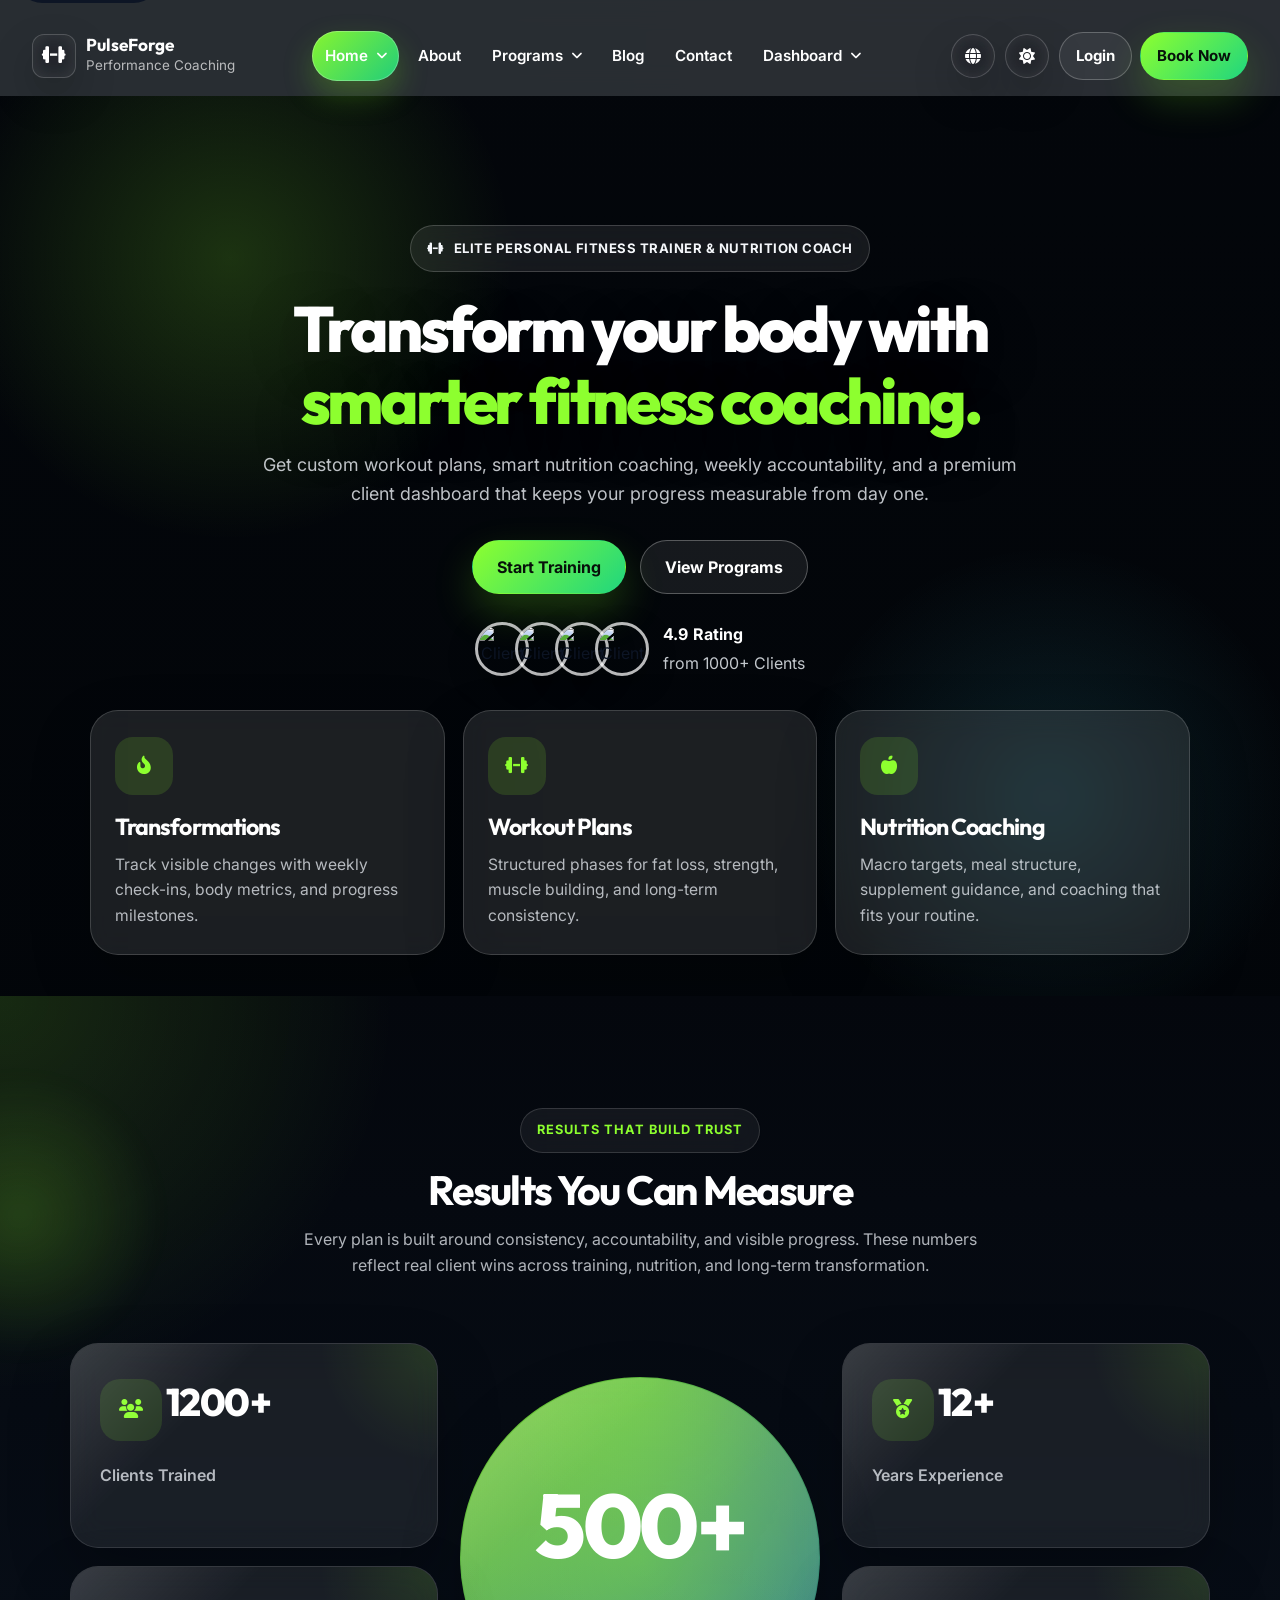
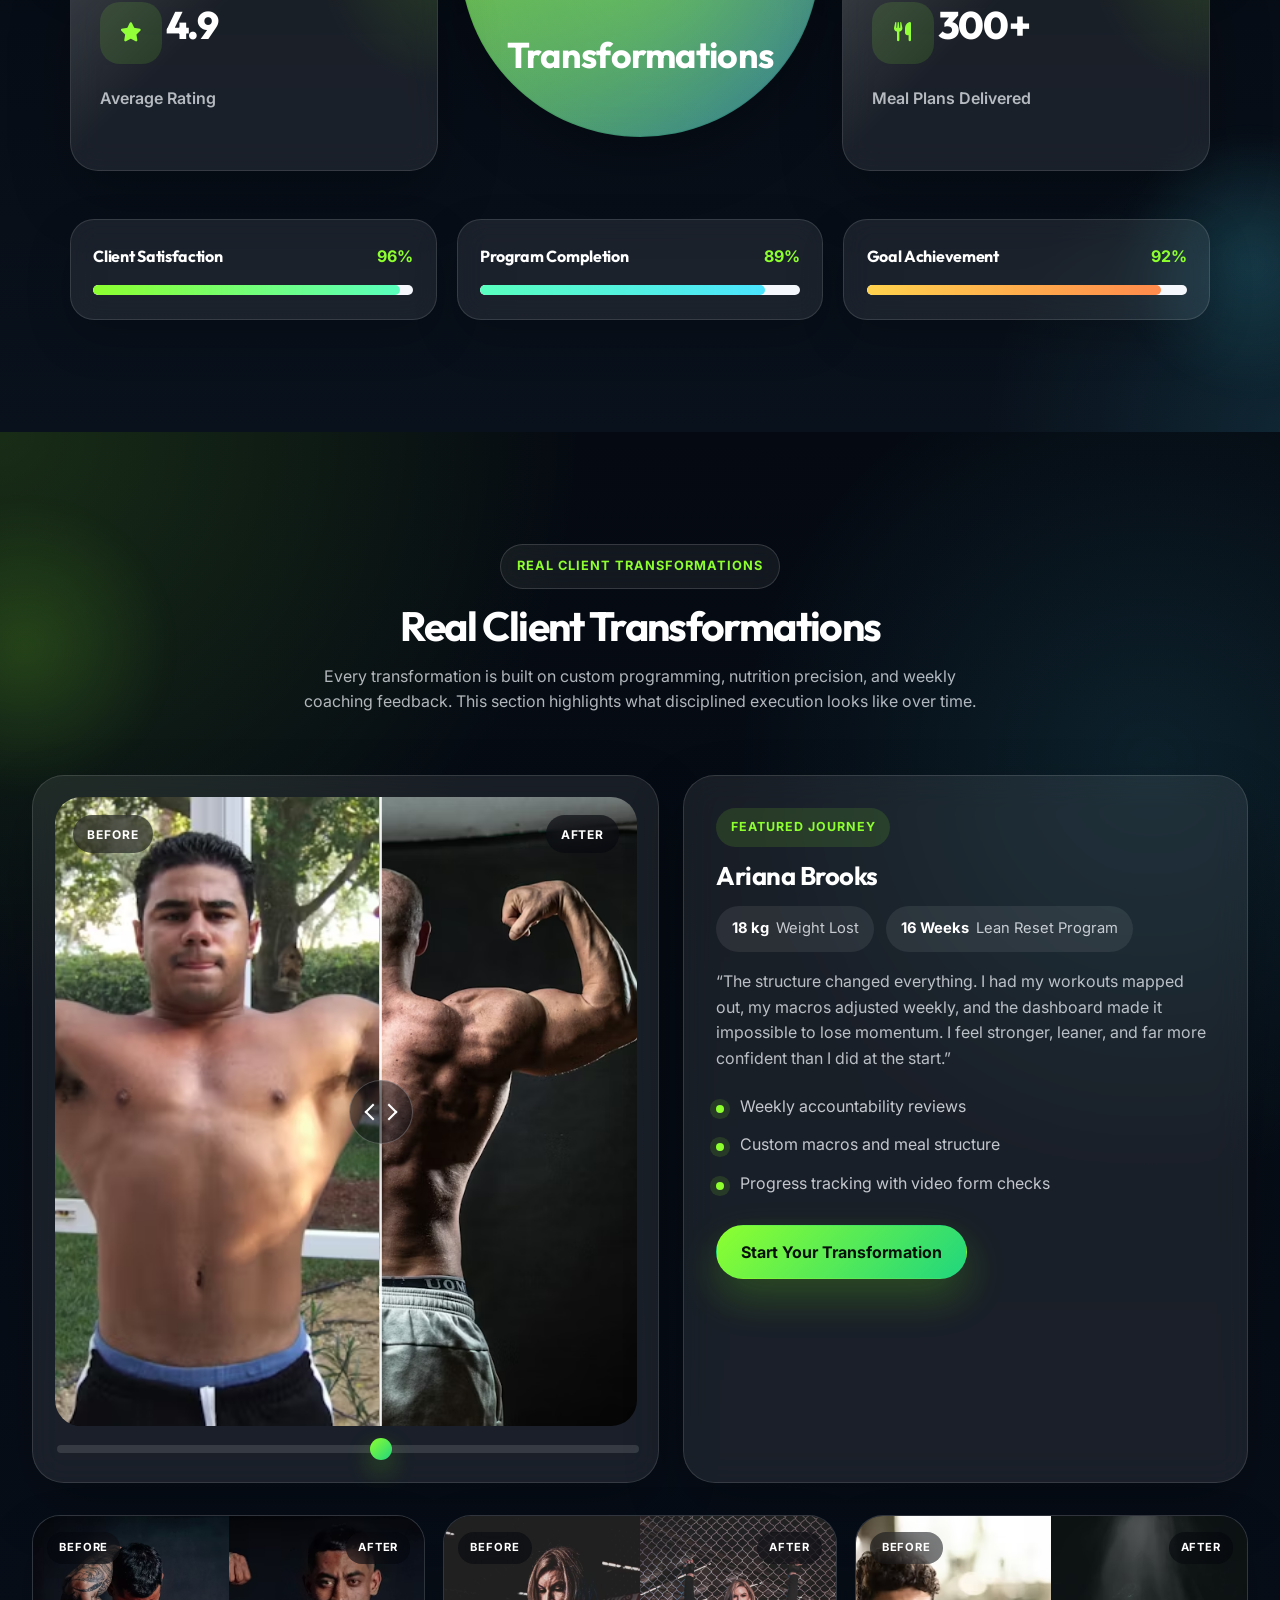
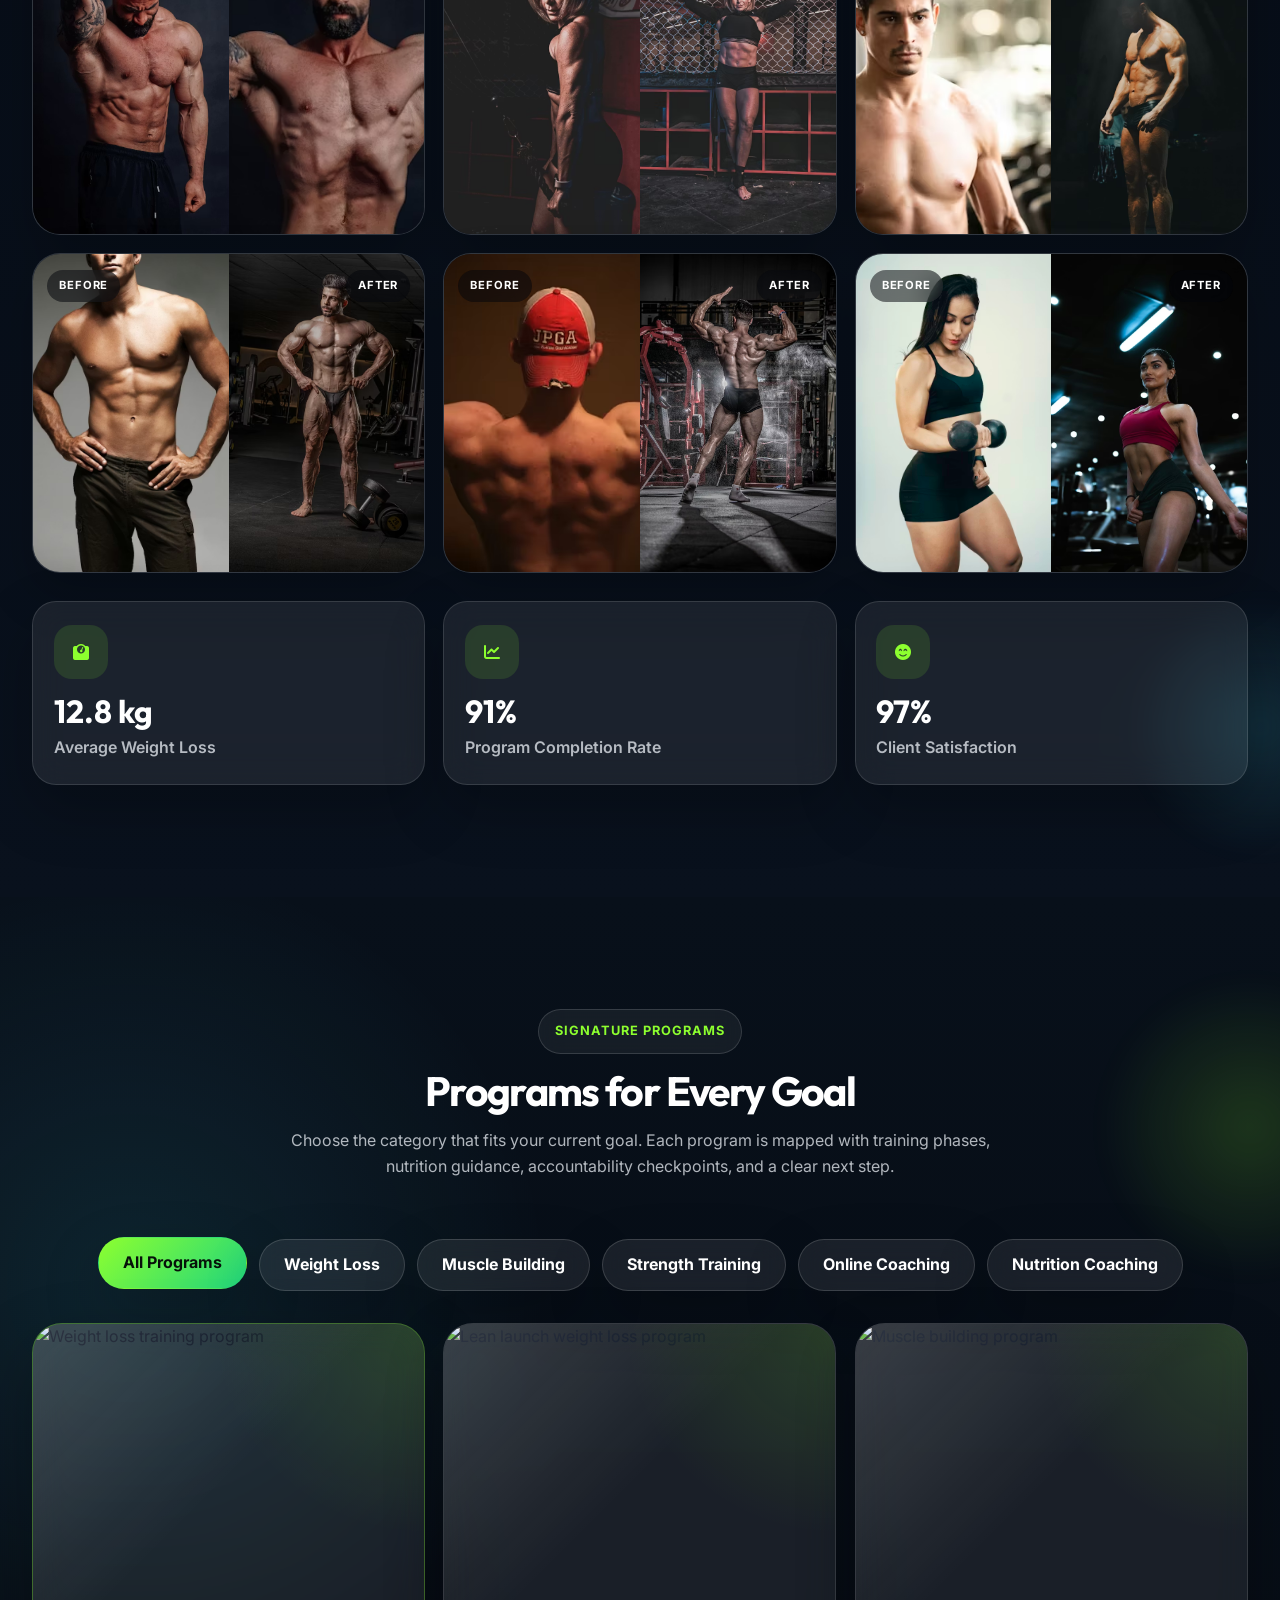
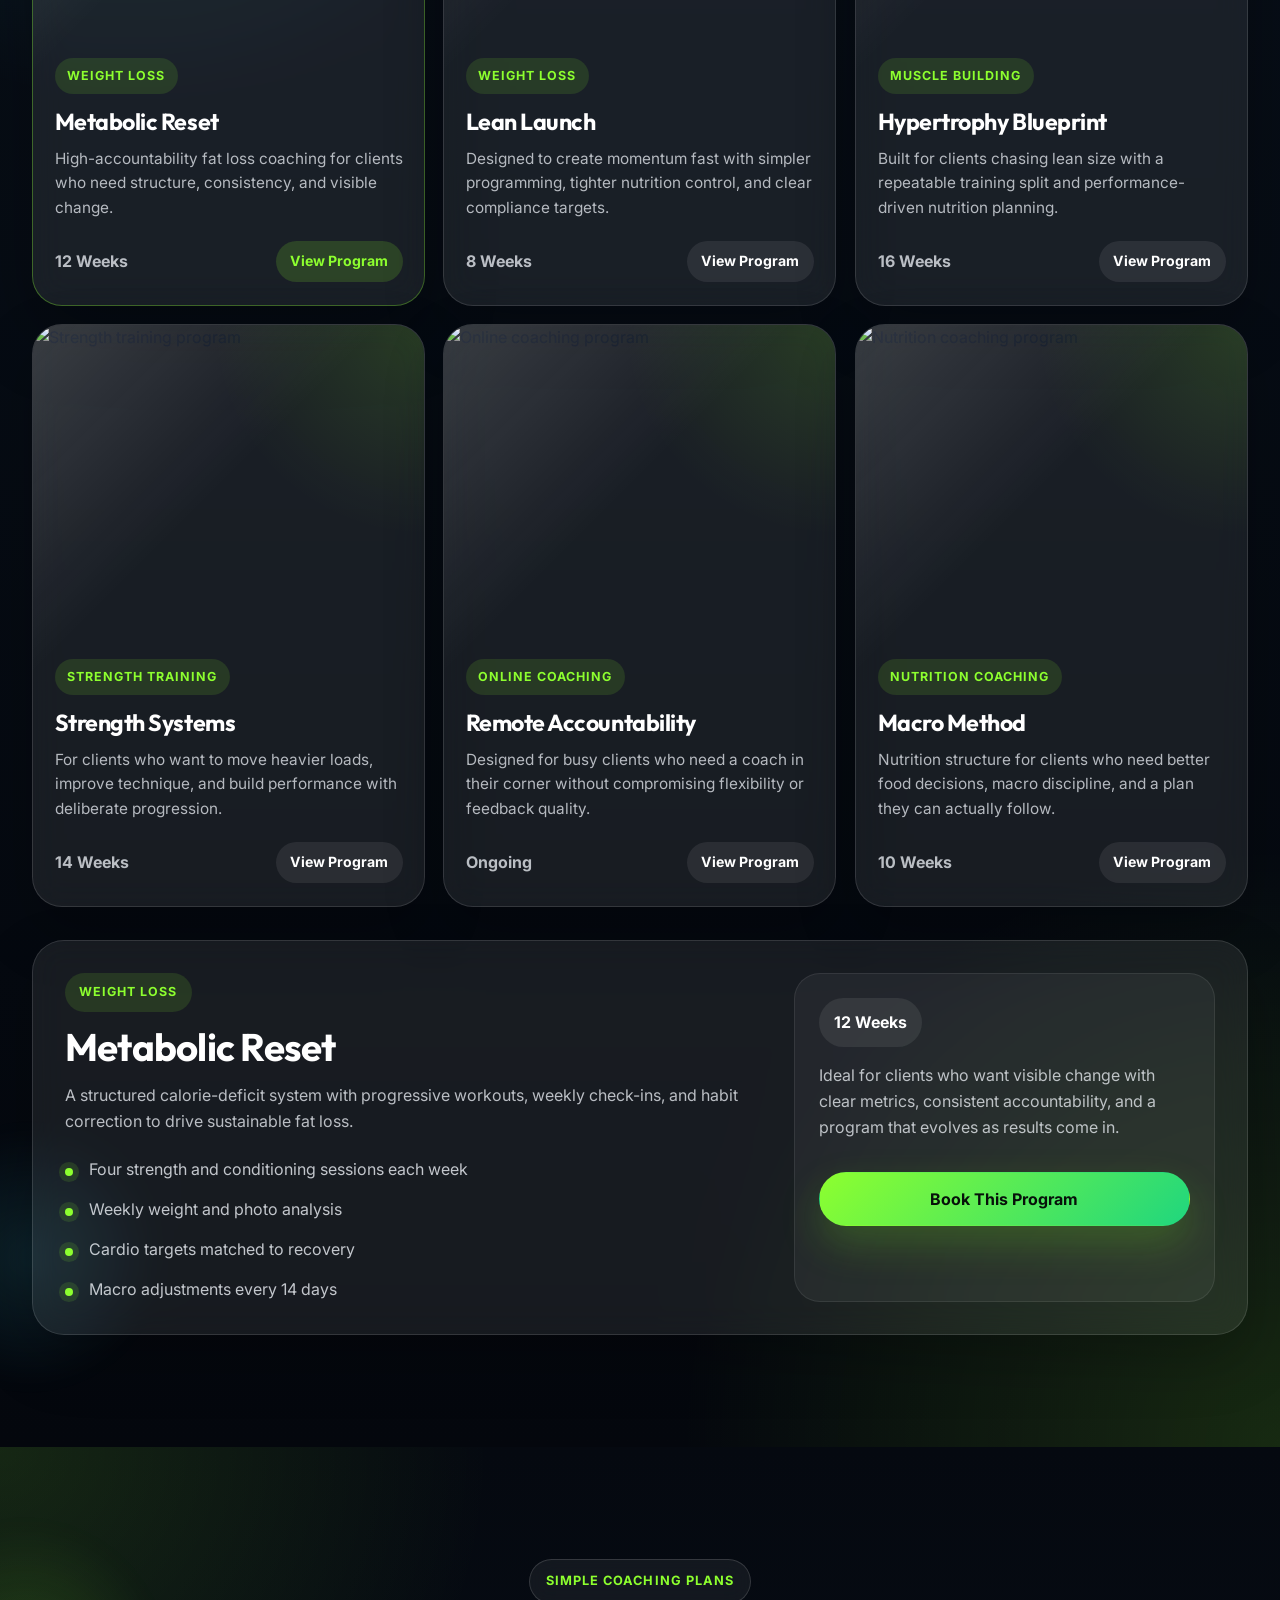
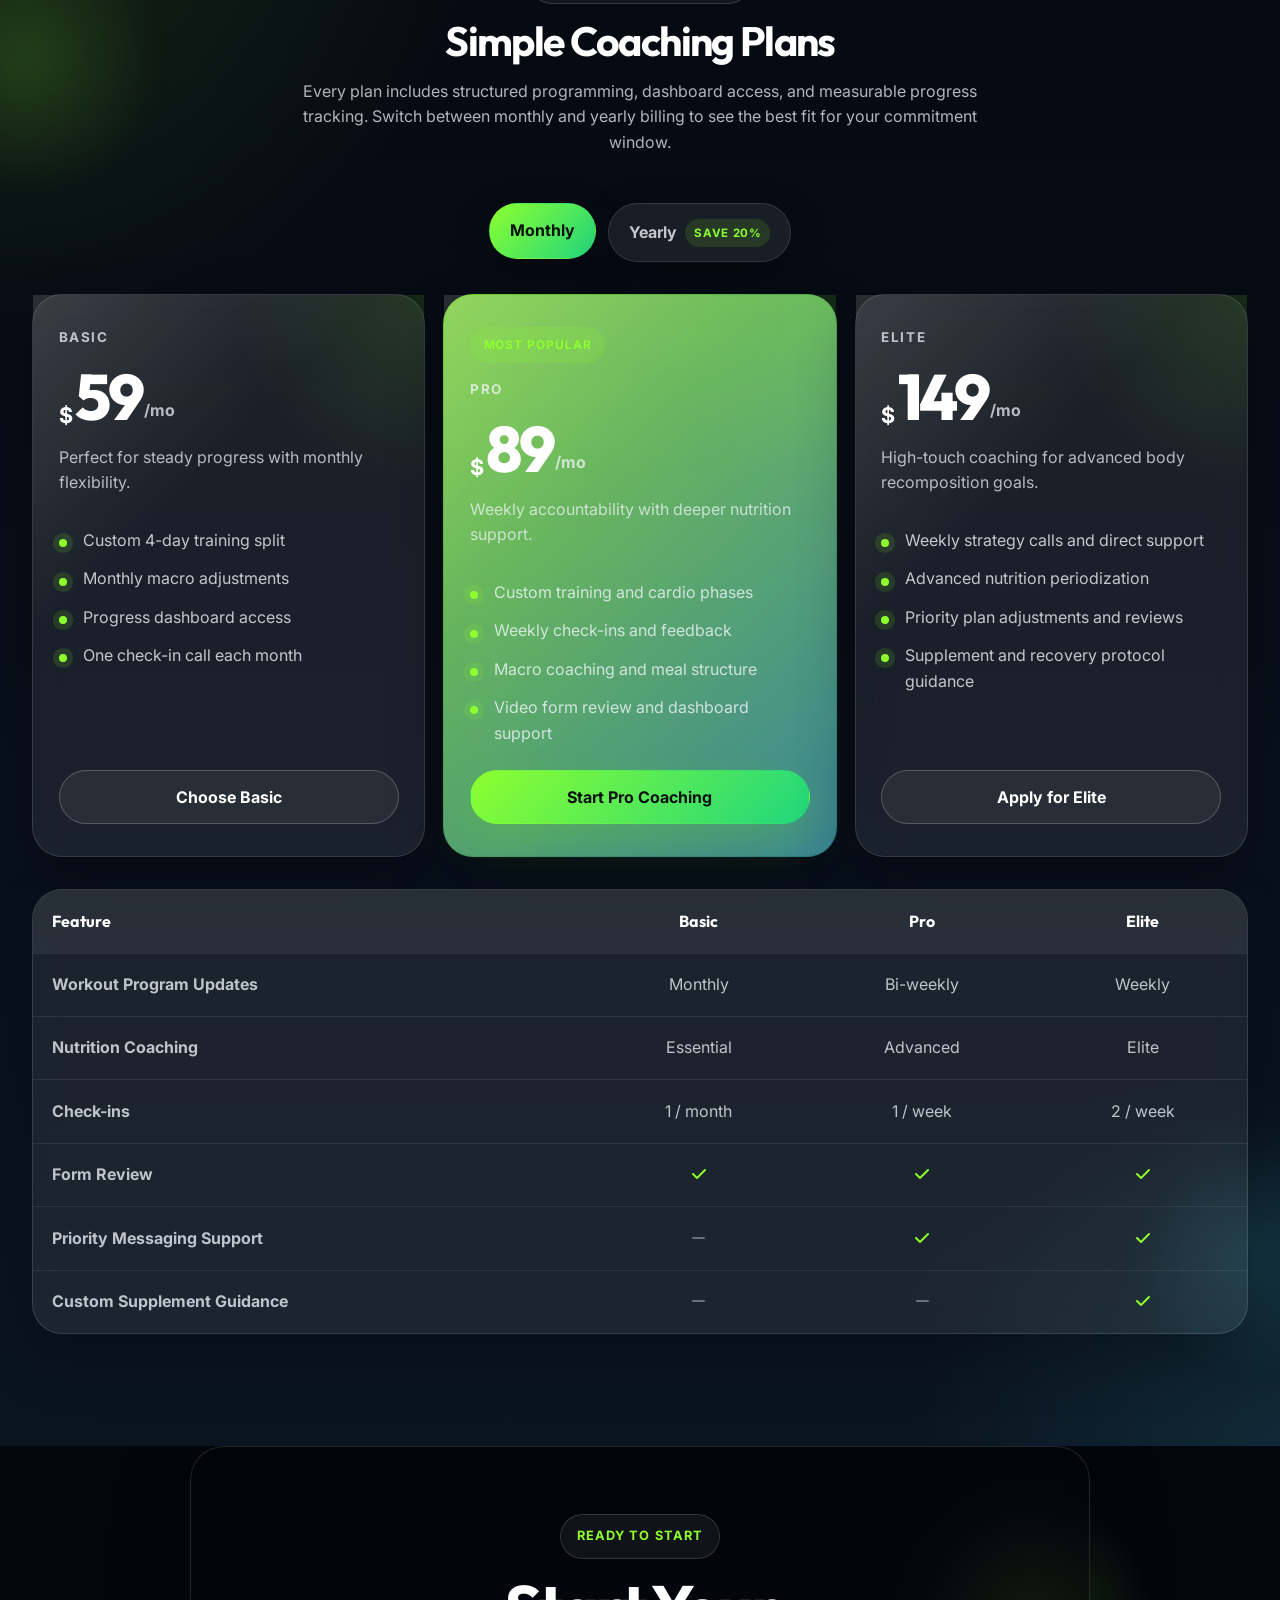
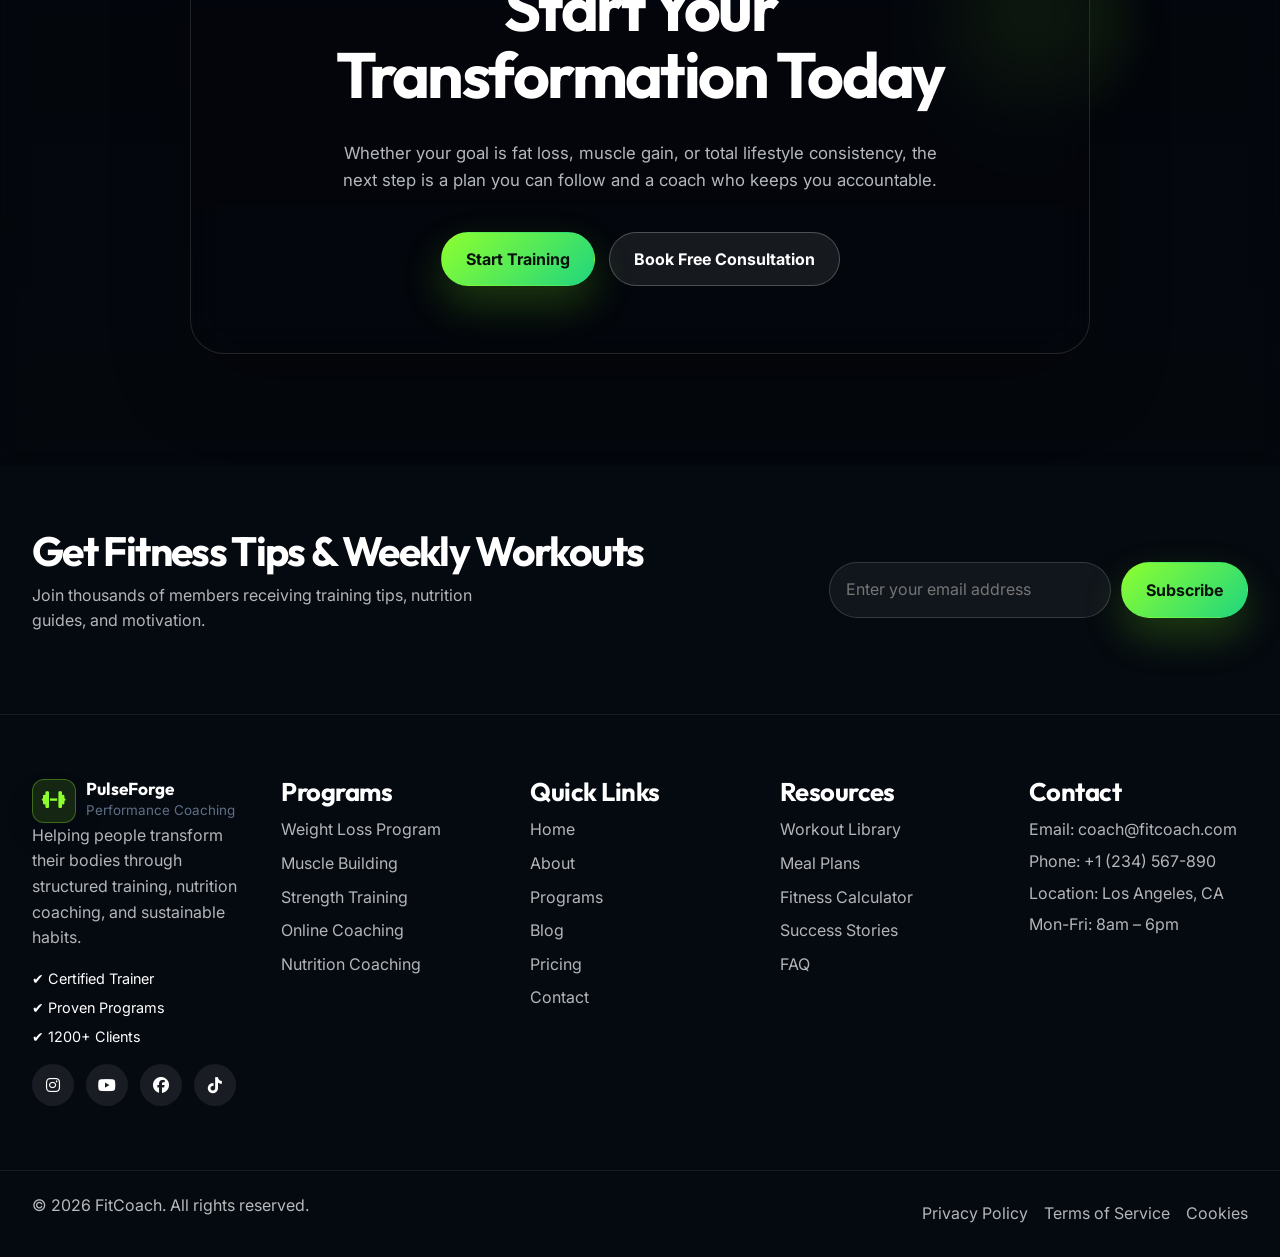
==== index.html @ 52006c17 "Add root index for GitHub Pages" ====
<!doctype html>
<html lang="en">
  <head>
    <meta charset="UTF-8" />
    <meta name="viewport" content="width=device-width, initial-scale=1.0" />
    <meta http-equiv="refresh" content="0; url=pages/HomePage-1.html" />
    <link rel="canonical" href="pages/HomePage-1.html" />
    <title>PulseForge Fitness</title>
    <script>
      window.location.replace("pages/HomePage-1.html");
    </script>
  </head>
  <body>
    <p>
      Redirecting to
      <a href="pages/HomePage-1.html">PulseForge Fitness</a>...
    </p>
  </body>
</html>
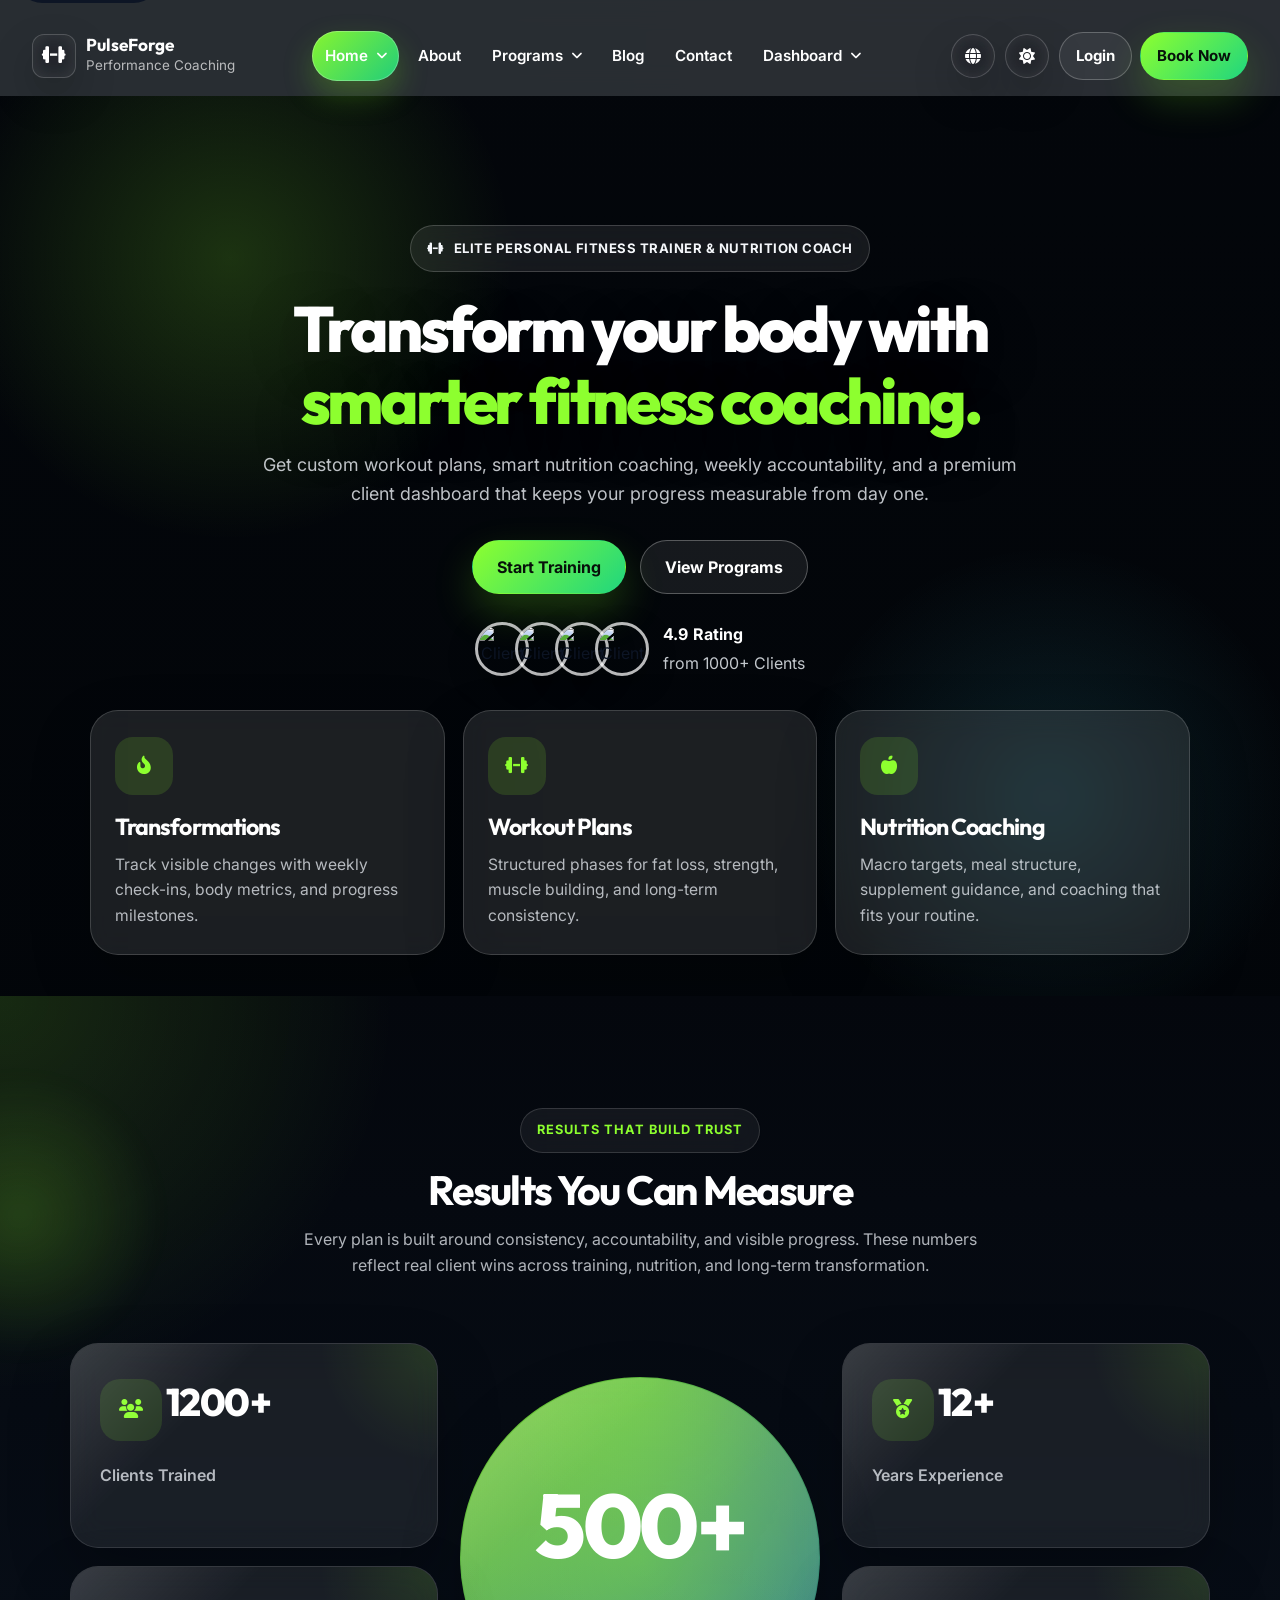
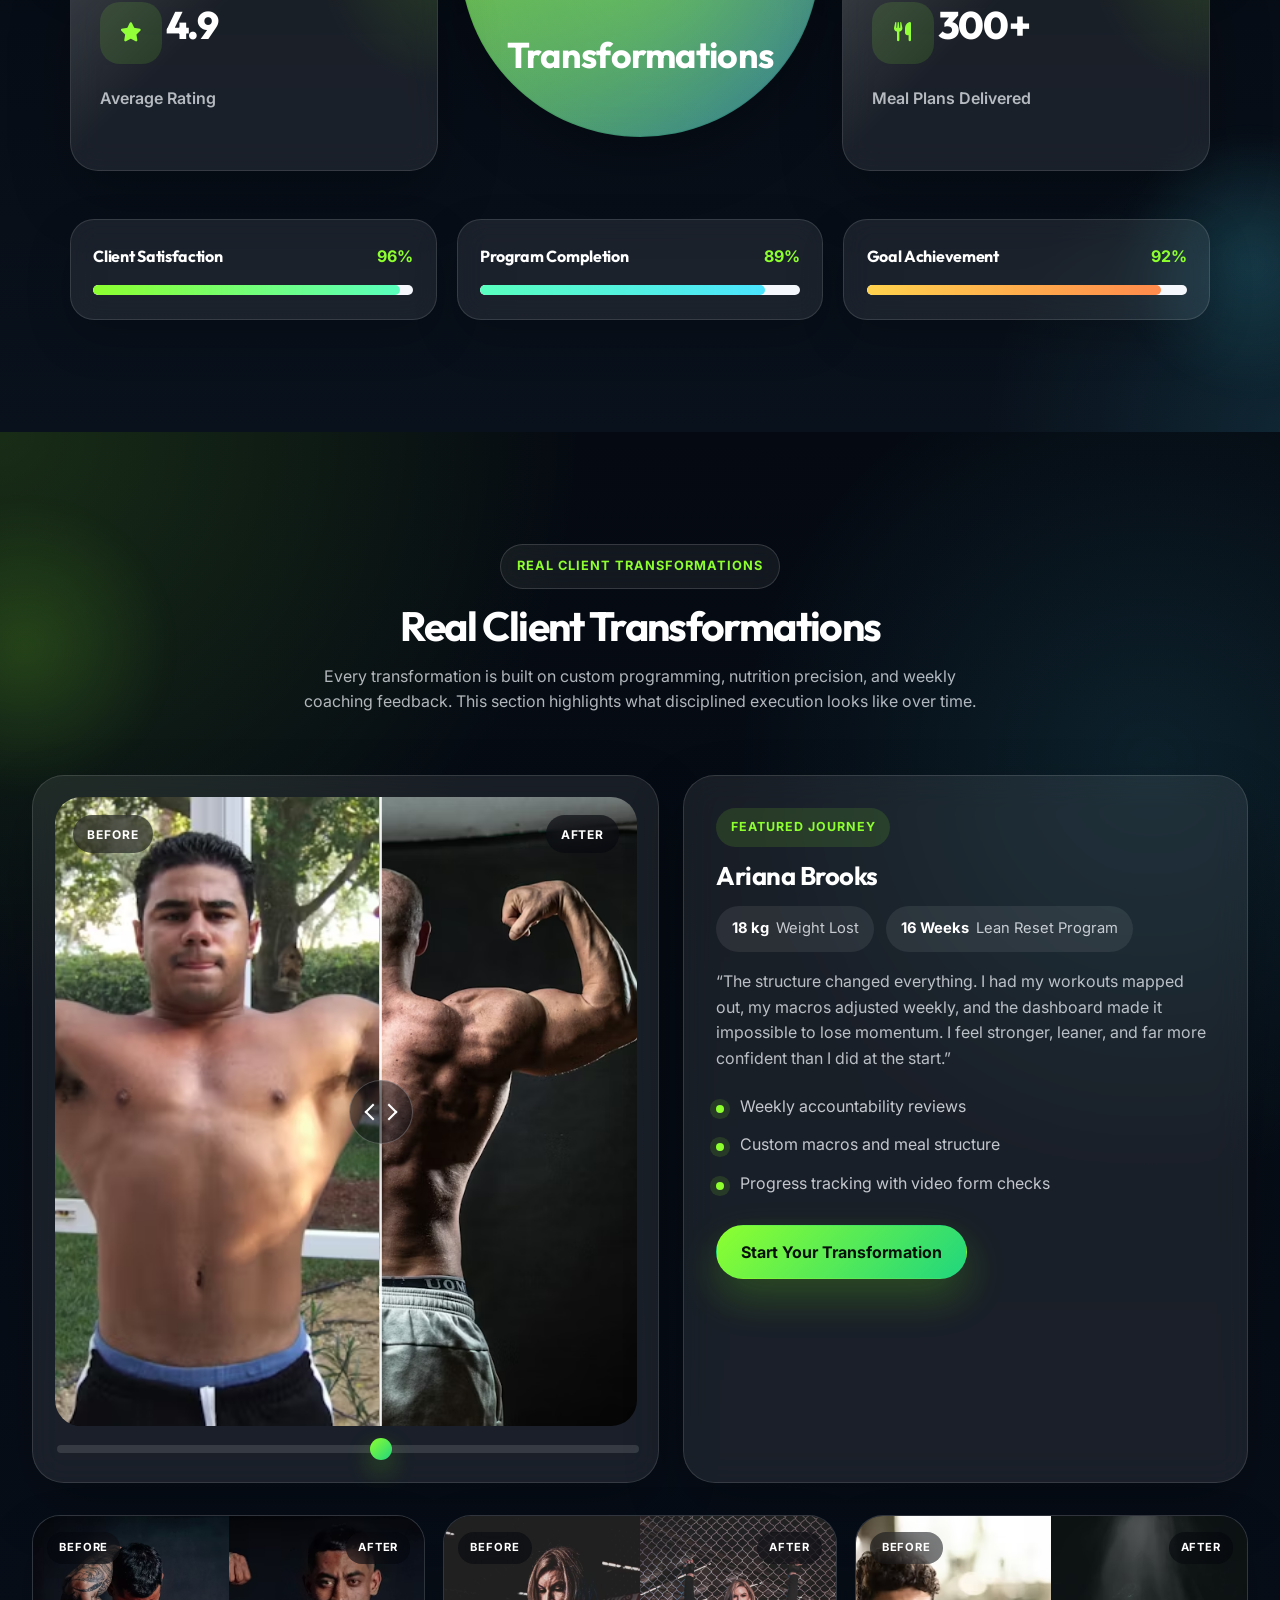
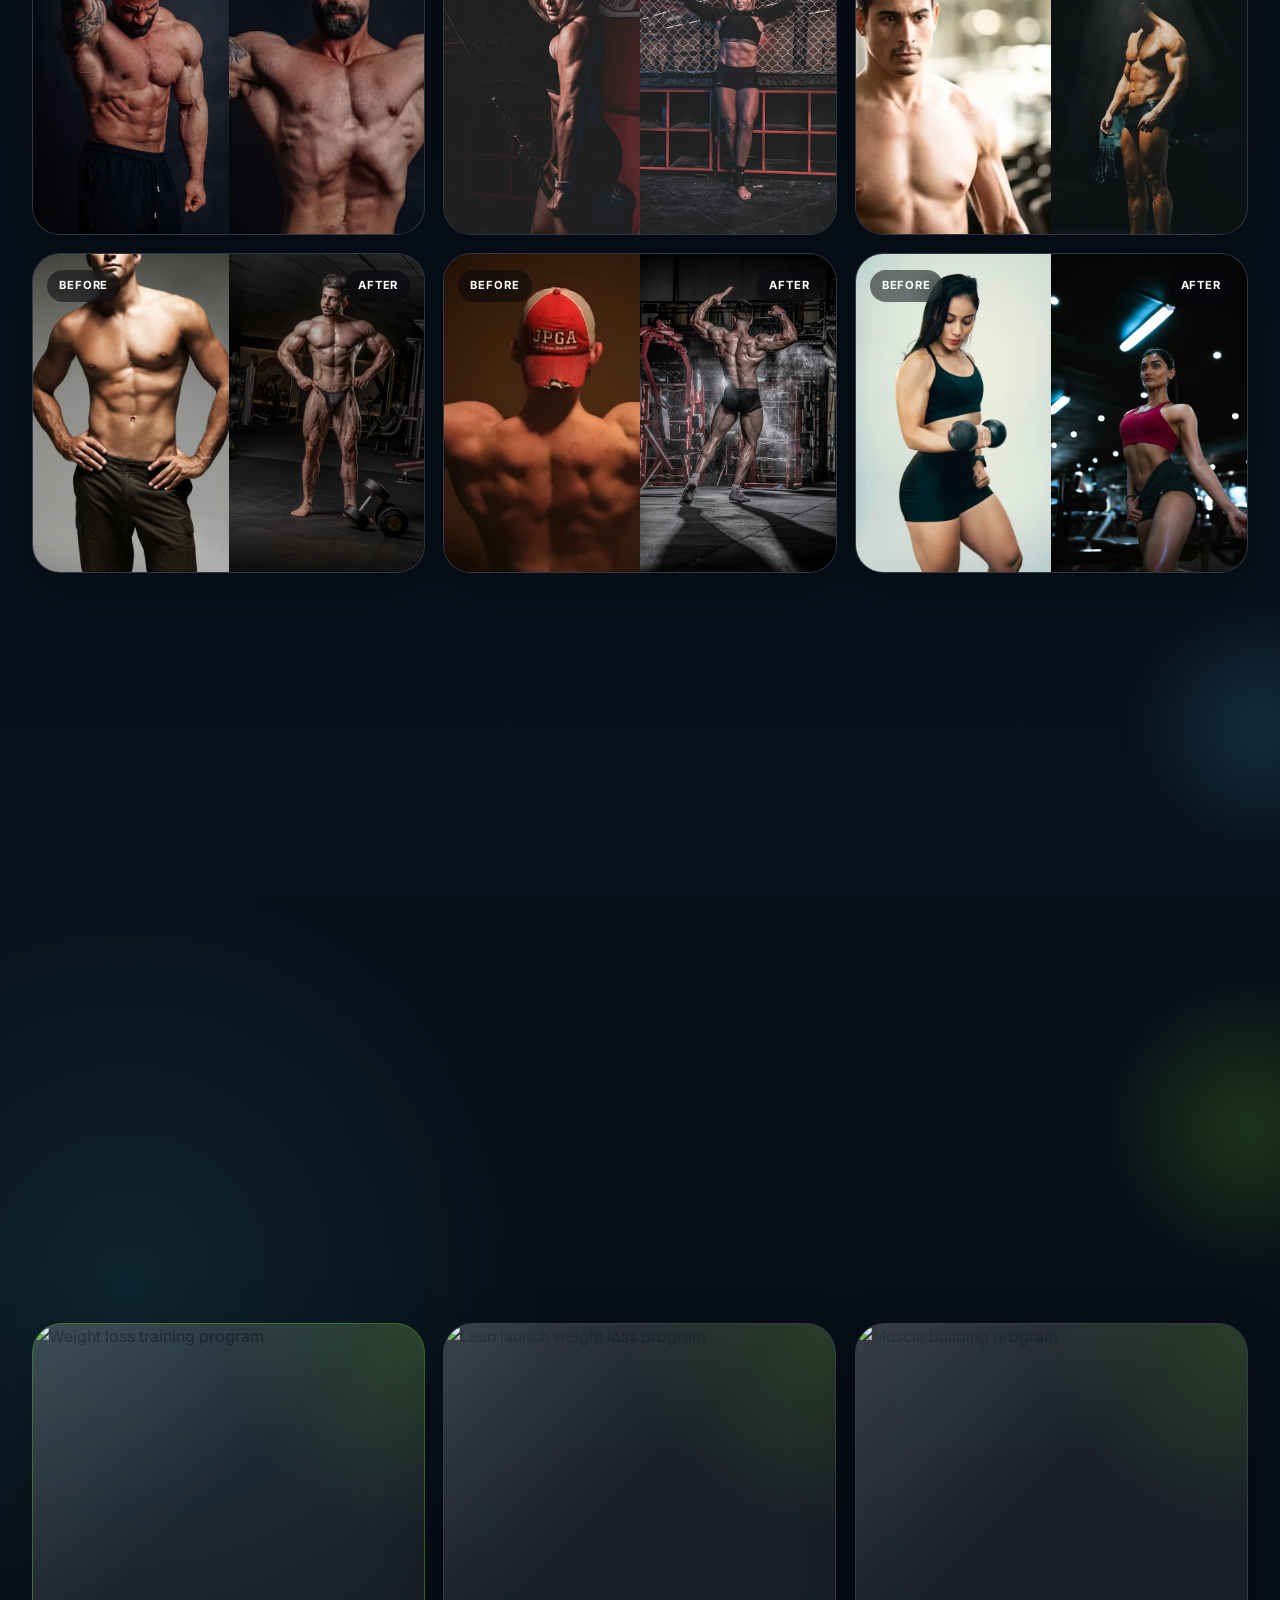
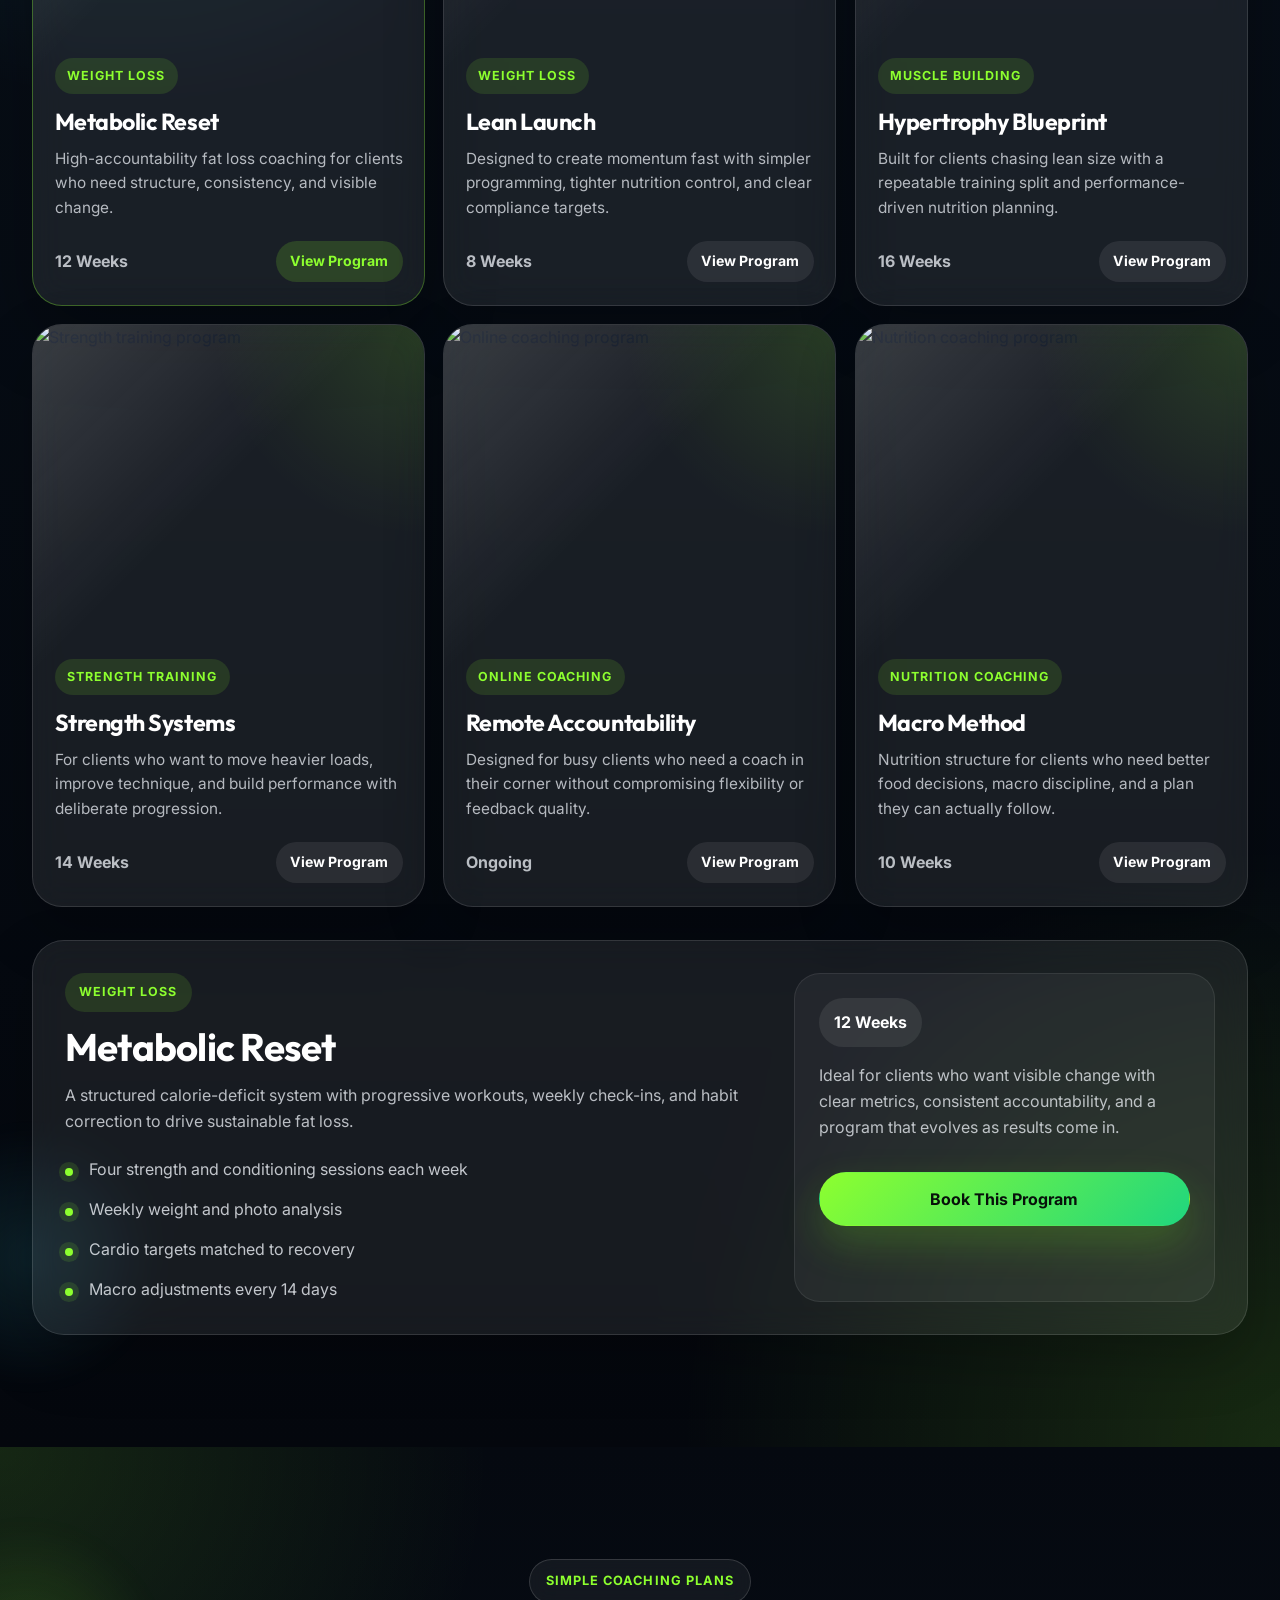
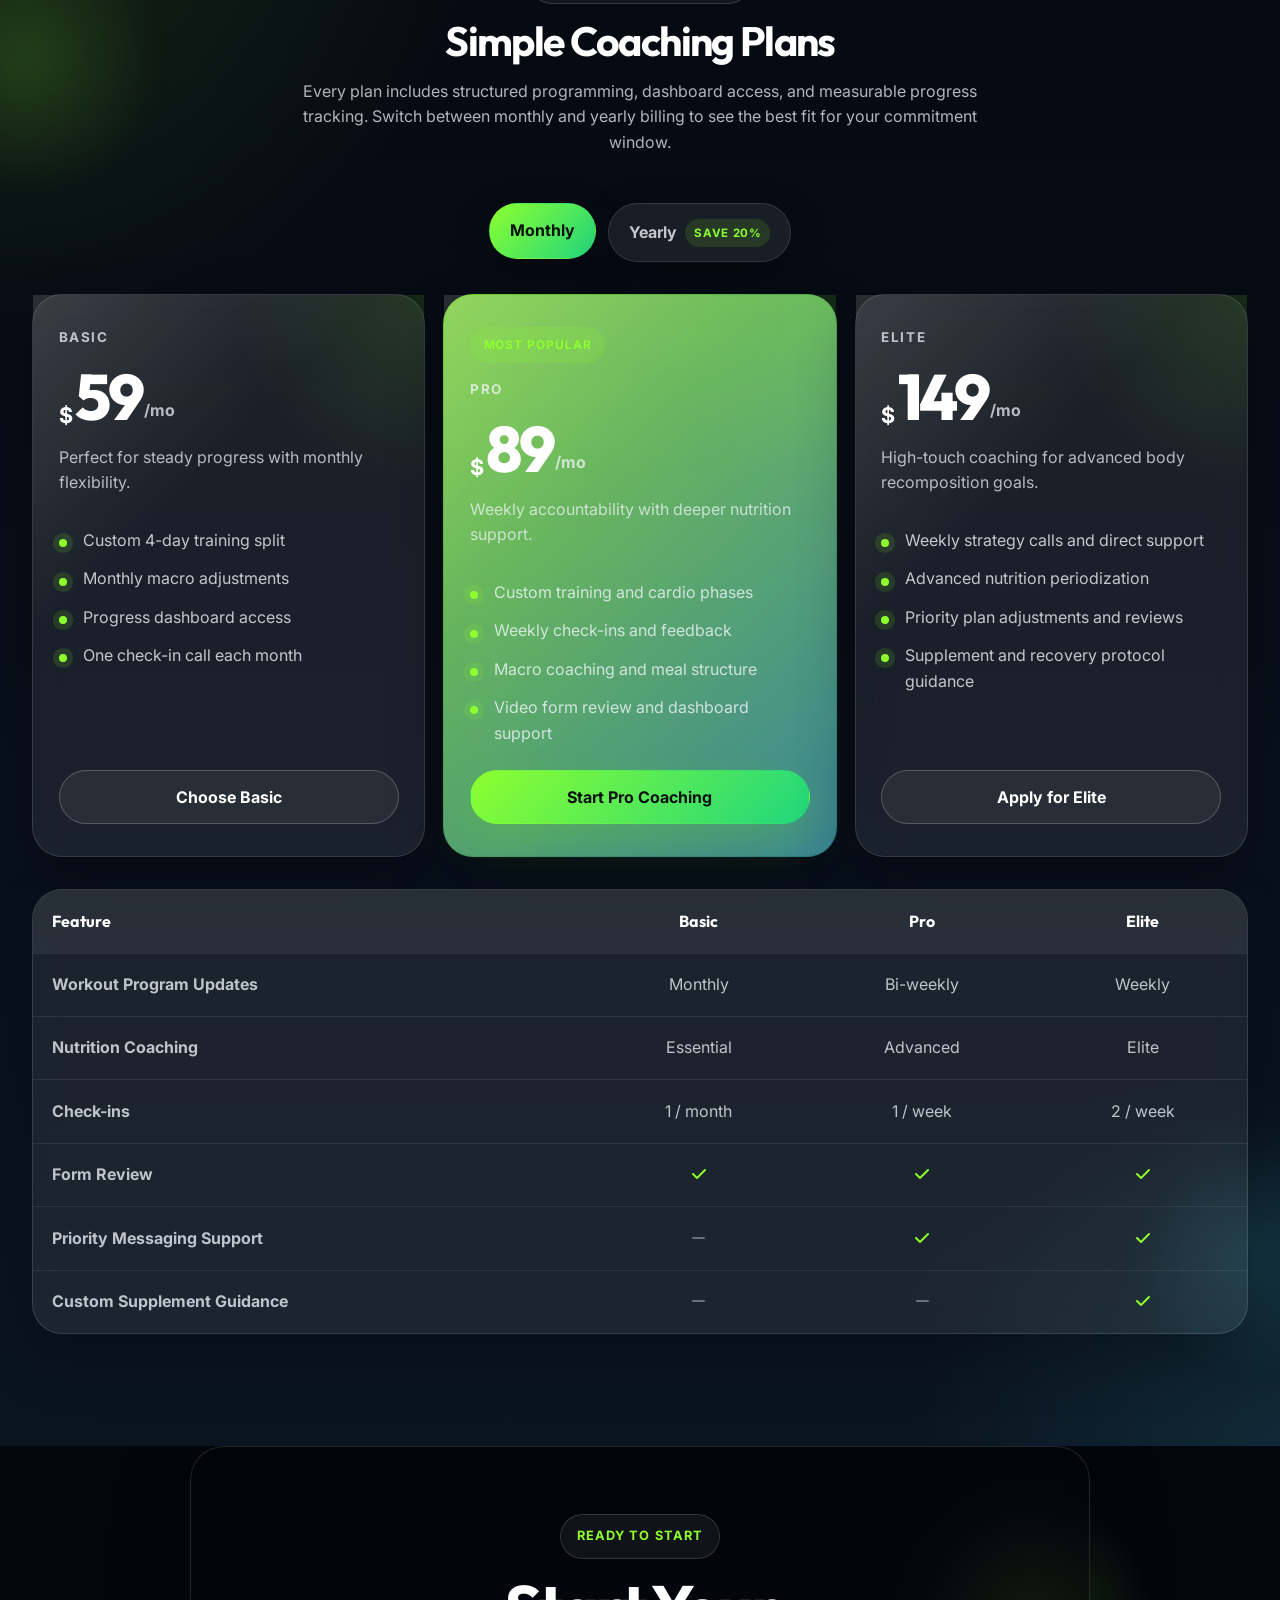
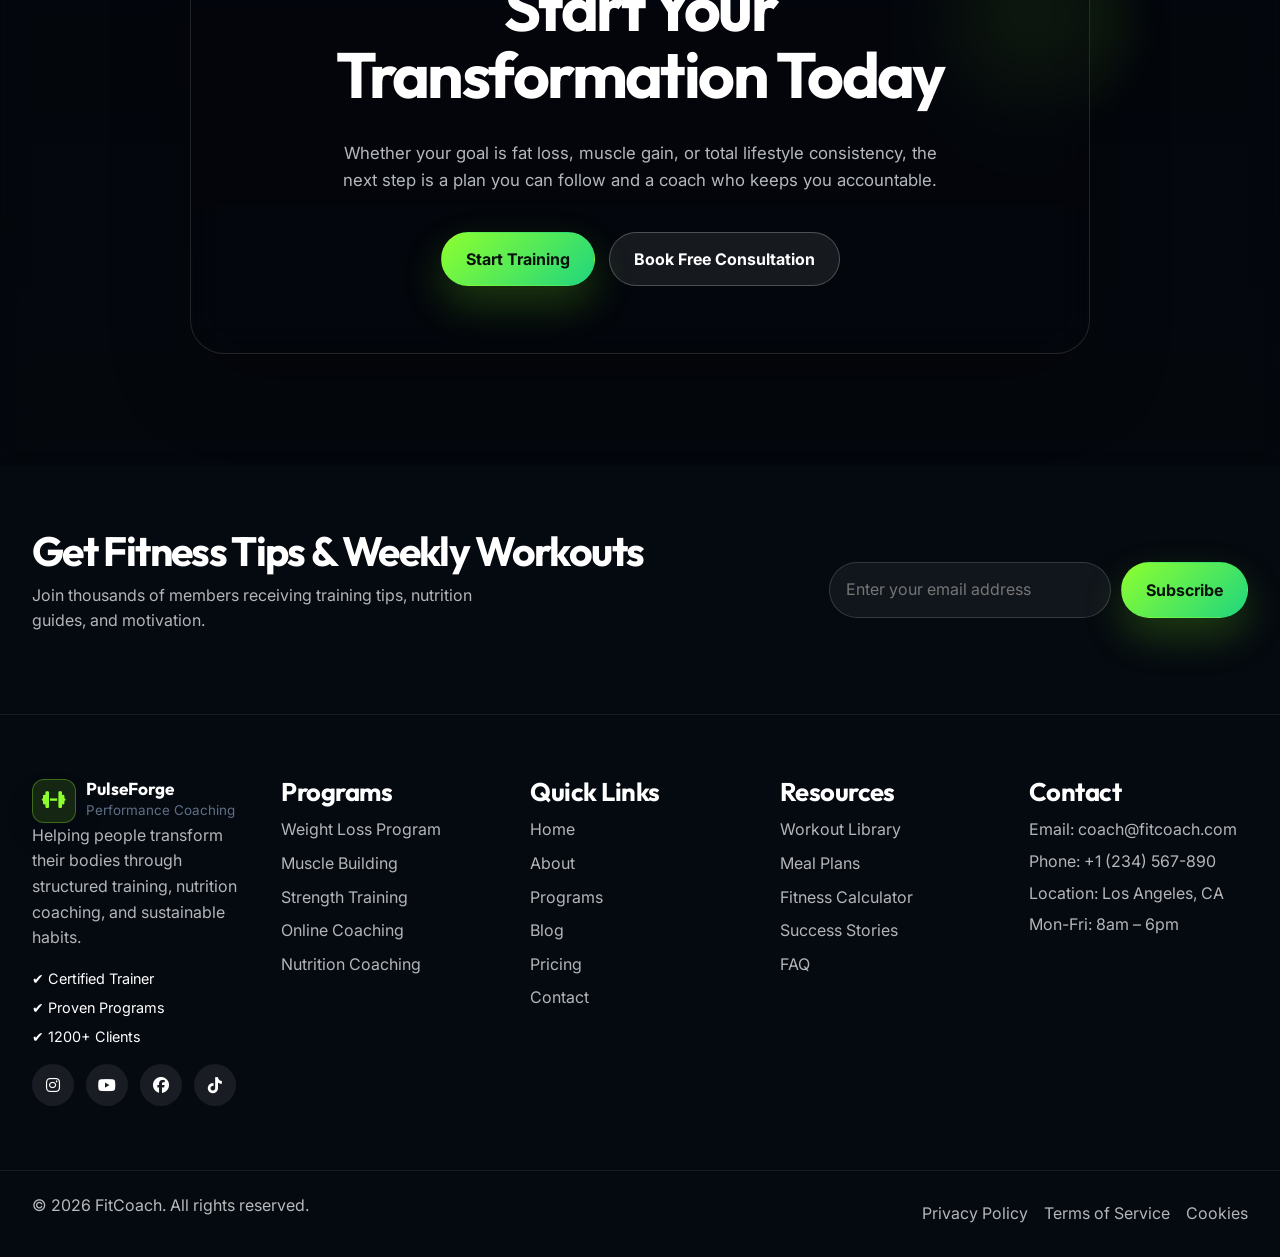
==== commit e9818d20: "Update auth branding, favicon, and remove unused pages" ====
--- a/index.html
+++ b/index.html
@@ -6,6 +6,7 @@
     <meta http-equiv="refresh" content="0; url=pages/HomePage-1.html" />
     <link rel="canonical" href="pages/HomePage-1.html" />
     <title>PulseForge Fitness</title>
+    <link rel="icon" type="image/svg+xml" href="assets/images/favicon.svg" />
     <script>
       window.location.replace("pages/HomePage-1.html");
     </script>
@@ -17,3 +18,4 @@
     </p>
   </body>
 </html>
+
